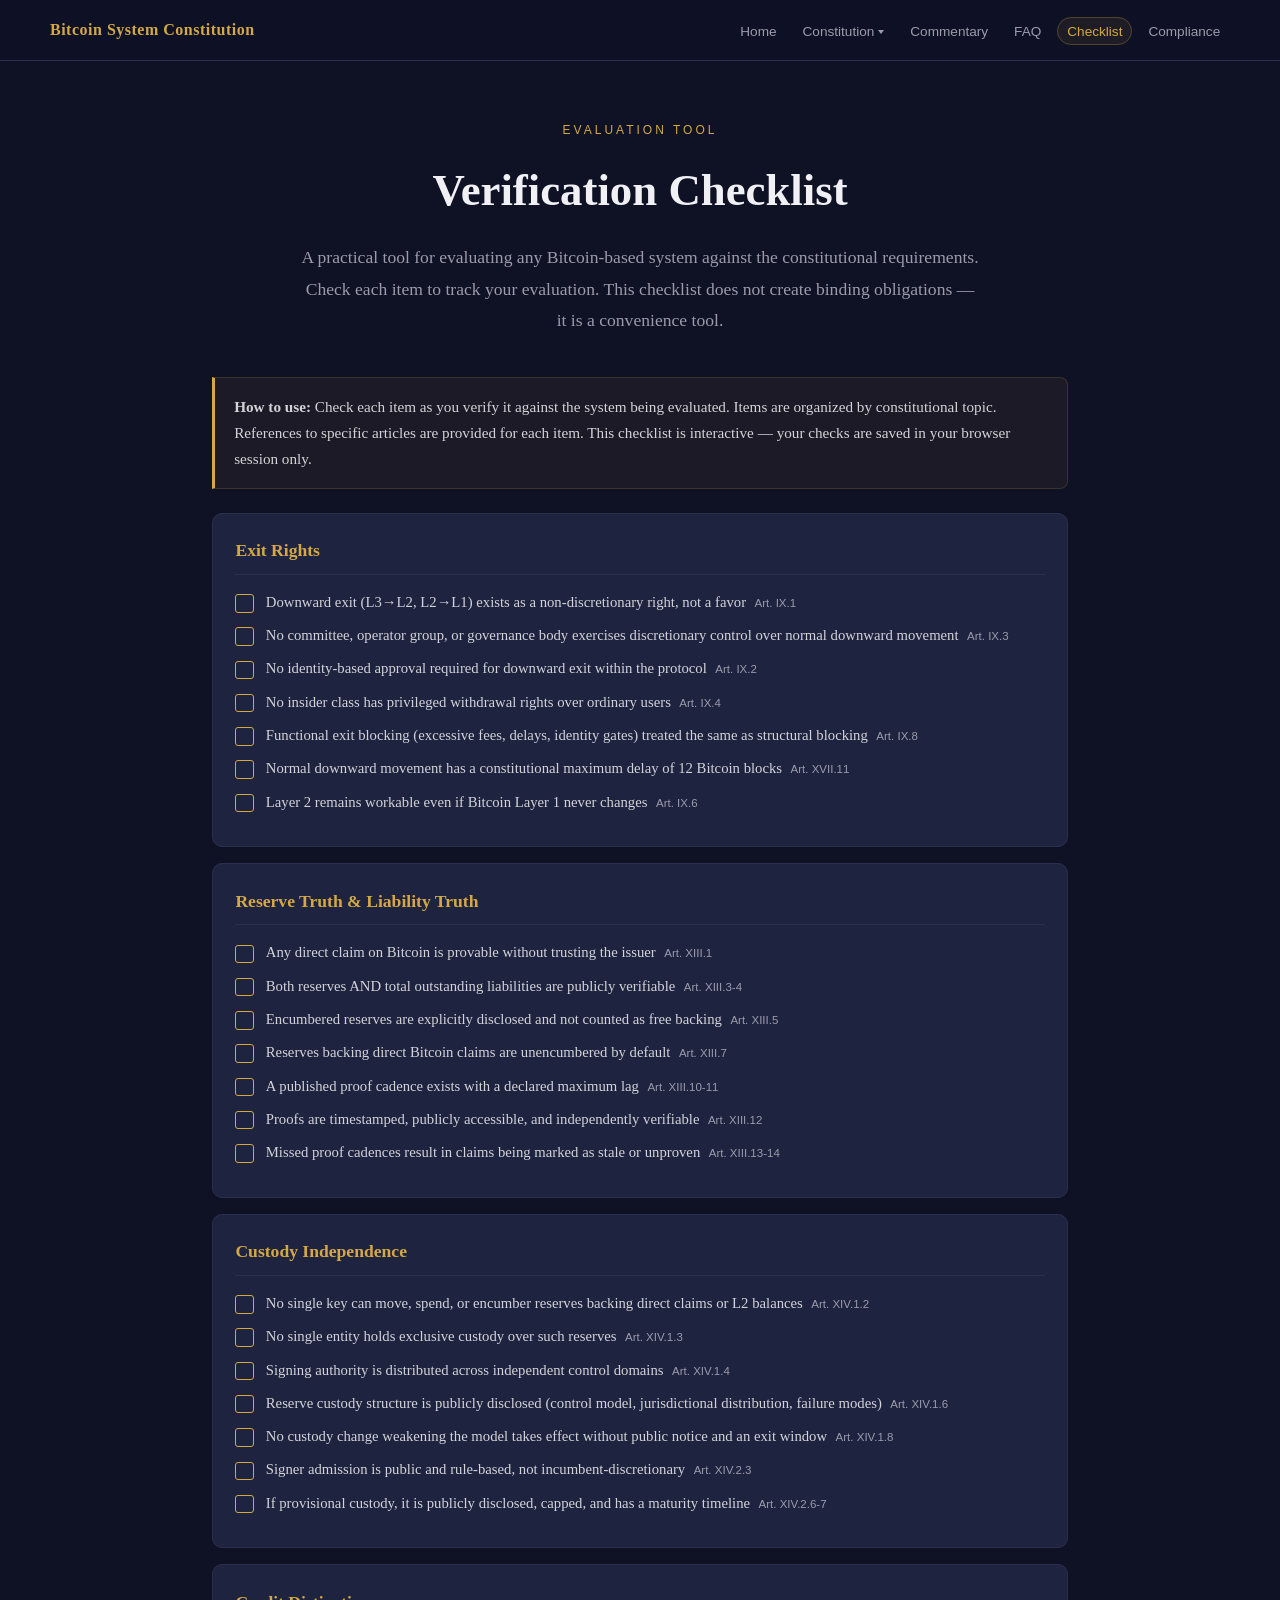
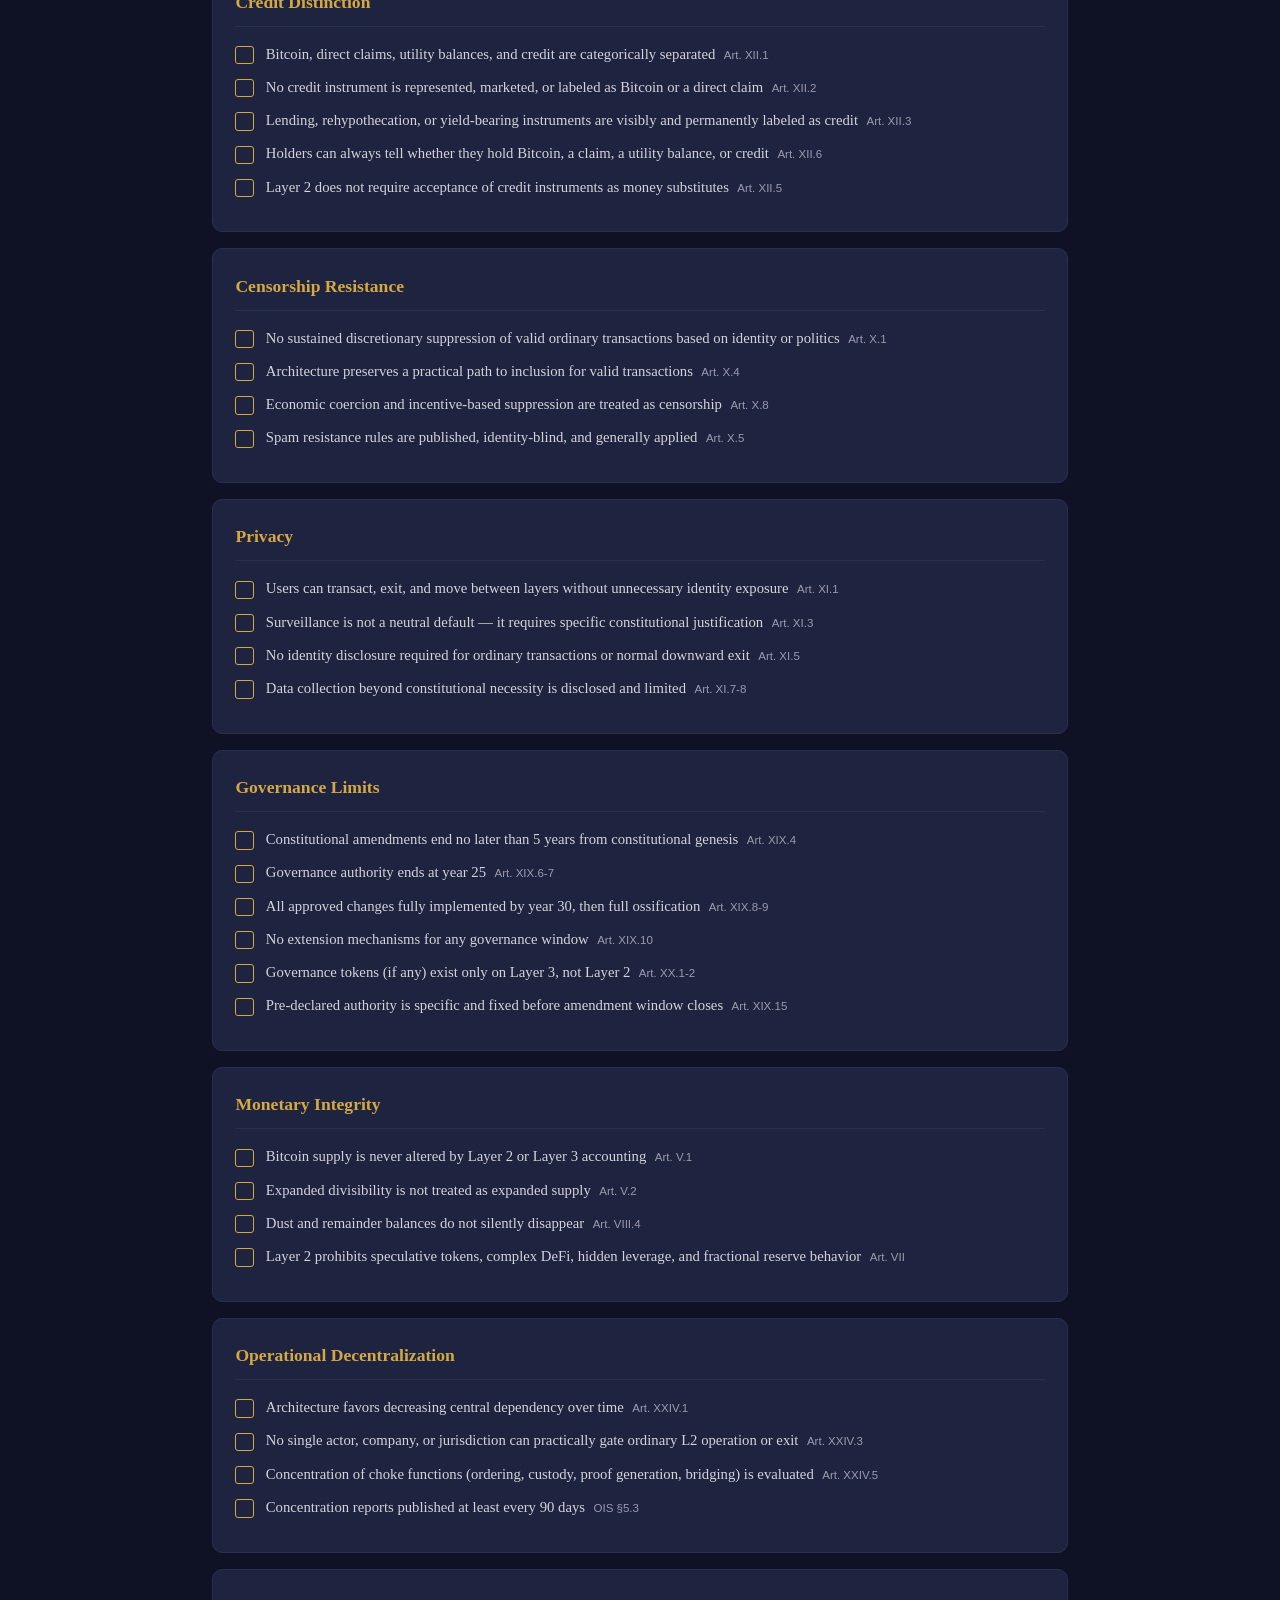
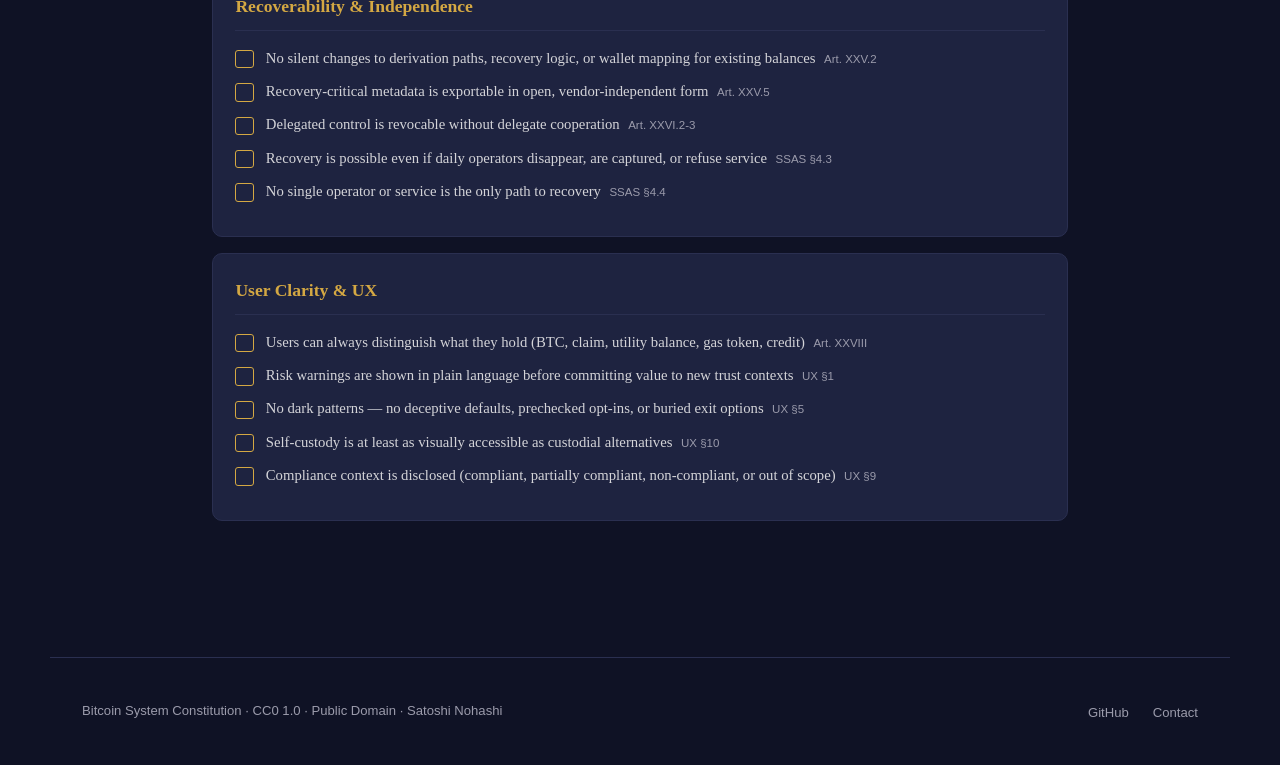
==== checklist.html @ 3fb354d7 "Add full website Complete static site for the Bitcoin System Constitution (V7).  Pages: - index.html" ====
<!DOCTYPE html>
<html lang="en">
<head>
  <meta charset="UTF-8">
  <meta name="viewport" content="width=device-width, initial-scale=1.0">
  <title>Verification Checklist | Bitcoin System Constitution</title>
  <meta name="description" content="A practical checklist for evaluating any Bitcoin-based system against the Bitcoin System Constitution requirements, organized by article and topic.">
  <link rel="icon" href="favicon.ico">
  <link rel="icon" type="image/png" sizes="128x128" href="seal-128.png">
  <link rel="stylesheet" href="styles.css">
</head>
<body class="content-page">
  <nav>
    <div class="nav-inner">
      <a href="index.html" class="nav-brand">Bitcoin System Constitution</a>
      <button class="nav-toggle" type="button" aria-label="Toggle navigation" onclick="document.querySelector('.nav-links').classList.toggle('open')">☰</button>
      <ul class="nav-links">
        <li><a href="index.html">Home</a></li><li class="nav-dropdown"><a href="constitution.html" class="nav-dropdown-trigger">Constitution</a><ul class="nav-submenu"><li><a href="one-pager.html">One-Page Summary</a></li><li><a href="companions.html">Companion Standards</a></li><li><a href="https://github.com/SatNohashi/Bitcoin-System-Constitution" target="_blank" rel="noopener">GitHub</a></li></ul></li><li><a href="commentary.html">Commentary</a></li><li><a href="faq.html">FAQ</a></li><li><a href="checklist.html" class="active">Checklist</a></li><li><a href="compliance.html">Compliance</a></li>
      </ul>
    </div>
  </nav>

  <main class="page-shell">
    <header class="page-hero narrow">
      <p class="eyebrow">Evaluation Tool</p>
      <h1>Verification Checklist</h1>
      <p class="page-intro">A practical tool for evaluating any Bitcoin-based system against the constitutional requirements. Check each item to track your evaluation. This checklist does not create binding obligations — it is a convenience tool.</p>
    </header>

    <section class="section narrow">
<div class="info-box">
      <p><strong>How to use:</strong> Check each item as you verify it against the system being evaluated. Items are organized by constitutional topic. References to specific articles are provided for each item. This checklist is interactive — your checks are saved in your browser session only.</p>
    </div>

    <!-- Exit Rights -->
    <div class="checklist-category">
      <h3>Exit Rights</h3>
      <div class="checklist-item">
        <input type="checkbox" id="c1">
        <label for="c1">Downward exit (L3→L2, L2→L1) exists as a non-discretionary right, not a favor <span class="checklist-ref">Art. IX.1</span></label>
      </div>
      <div class="checklist-item">
        <input type="checkbox" id="c2">
        <label for="c2">No committee, operator group, or governance body exercises discretionary control over normal downward movement <span class="checklist-ref">Art. IX.3</span></label>
      </div>
      <div class="checklist-item">
        <input type="checkbox" id="c3">
        <label for="c3">No identity-based approval required for downward exit within the protocol <span class="checklist-ref">Art. IX.2</span></label>
      </div>
      <div class="checklist-item">
        <input type="checkbox" id="c4">
        <label for="c4">No insider class has privileged withdrawal rights over ordinary users <span class="checklist-ref">Art. IX.4</span></label>
      </div>
      <div class="checklist-item">
        <input type="checkbox" id="c5">
        <label for="c5">Functional exit blocking (excessive fees, delays, identity gates) treated the same as structural blocking <span class="checklist-ref">Art. IX.8</span></label>
      </div>
      <div class="checklist-item">
        <input type="checkbox" id="c6">
        <label for="c6">Normal downward movement has a constitutional maximum delay of 12 Bitcoin blocks <span class="checklist-ref">Art. XVII.11</span></label>
      </div>
      <div class="checklist-item">
        <input type="checkbox" id="c7">
        <label for="c7">Layer 2 remains workable even if Bitcoin Layer 1 never changes <span class="checklist-ref">Art. IX.6</span></label>
      </div>
    </div>

    <!-- Reserve Truth -->
    <div class="checklist-category">
      <h3>Reserve Truth &amp; Liability Truth</h3>
      <div class="checklist-item">
        <input type="checkbox" id="c10">
        <label for="c10">Any direct claim on Bitcoin is provable without trusting the issuer <span class="checklist-ref">Art. XIII.1</span></label>
      </div>
      <div class="checklist-item">
        <input type="checkbox" id="c11">
        <label for="c11">Both reserves AND total outstanding liabilities are publicly verifiable <span class="checklist-ref">Art. XIII.3-4</span></label>
      </div>
      <div class="checklist-item">
        <input type="checkbox" id="c12">
        <label for="c12">Encumbered reserves are explicitly disclosed and not counted as free backing <span class="checklist-ref">Art. XIII.5</span></label>
      </div>
      <div class="checklist-item">
        <input type="checkbox" id="c13">
        <label for="c13">Reserves backing direct Bitcoin claims are unencumbered by default <span class="checklist-ref">Art. XIII.7</span></label>
      </div>
      <div class="checklist-item">
        <input type="checkbox" id="c14">
        <label for="c14">A published proof cadence exists with a declared maximum lag <span class="checklist-ref">Art. XIII.10-11</span></label>
      </div>
      <div class="checklist-item">
        <input type="checkbox" id="c15">
        <label for="c15">Proofs are timestamped, publicly accessible, and independently verifiable <span class="checklist-ref">Art. XIII.12</span></label>
      </div>
      <div class="checklist-item">
        <input type="checkbox" id="c16">
        <label for="c16">Missed proof cadences result in claims being marked as stale or unproven <span class="checklist-ref">Art. XIII.13-14</span></label>
      </div>
    </div>

    <!-- Custody -->
    <div class="checklist-category">
      <h3>Custody Independence</h3>
      <div class="checklist-item">
        <input type="checkbox" id="c20">
        <label for="c20">No single key can move, spend, or encumber reserves backing direct claims or L2 balances <span class="checklist-ref">Art. XIV.1.2</span></label>
      </div>
      <div class="checklist-item">
        <input type="checkbox" id="c21">
        <label for="c21">No single entity holds exclusive custody over such reserves <span class="checklist-ref">Art. XIV.1.3</span></label>
      </div>
      <div class="checklist-item">
        <input type="checkbox" id="c22">
        <label for="c22">Signing authority is distributed across independent control domains <span class="checklist-ref">Art. XIV.1.4</span></label>
      </div>
      <div class="checklist-item">
        <input type="checkbox" id="c23">
        <label for="c23">Reserve custody structure is publicly disclosed (control model, jurisdictional distribution, failure modes) <span class="checklist-ref">Art. XIV.1.6</span></label>
      </div>
      <div class="checklist-item">
        <input type="checkbox" id="c24">
        <label for="c24">No custody change weakening the model takes effect without public notice and an exit window <span class="checklist-ref">Art. XIV.1.8</span></label>
      </div>
      <div class="checklist-item">
        <input type="checkbox" id="c25">
        <label for="c25">Signer admission is public and rule-based, not incumbent-discretionary <span class="checklist-ref">Art. XIV.2.3</span></label>
      </div>
      <div class="checklist-item">
        <input type="checkbox" id="c26">
        <label for="c26">If provisional custody, it is publicly disclosed, capped, and has a maturity timeline <span class="checklist-ref">Art. XIV.2.6-7</span></label>
      </div>
    </div>

    <!-- Credit Distinction -->
    <div class="checklist-category">
      <h3>Credit Distinction</h3>
      <div class="checklist-item">
        <input type="checkbox" id="c30">
        <label for="c30">Bitcoin, direct claims, utility balances, and credit are categorically separated <span class="checklist-ref">Art. XII.1</span></label>
      </div>
      <div class="checklist-item">
        <input type="checkbox" id="c31">
        <label for="c31">No credit instrument is represented, marketed, or labeled as Bitcoin or a direct claim <span class="checklist-ref">Art. XII.2</span></label>
      </div>
      <div class="checklist-item">
        <input type="checkbox" id="c32">
        <label for="c32">Lending, rehypothecation, or yield-bearing instruments are visibly and permanently labeled as credit <span class="checklist-ref">Art. XII.3</span></label>
      </div>
      <div class="checklist-item">
        <input type="checkbox" id="c33">
        <label for="c33">Holders can always tell whether they hold Bitcoin, a claim, a utility balance, or credit <span class="checklist-ref">Art. XII.6</span></label>
      </div>
      <div class="checklist-item">
        <input type="checkbox" id="c34">
        <label for="c34">Layer 2 does not require acceptance of credit instruments as money substitutes <span class="checklist-ref">Art. XII.5</span></label>
      </div>
    </div>

    <!-- Censorship Resistance -->
    <div class="checklist-category">
      <h3>Censorship Resistance</h3>
      <div class="checklist-item">
        <input type="checkbox" id="c40">
        <label for="c40">No sustained discretionary suppression of valid ordinary transactions based on identity or politics <span class="checklist-ref">Art. X.1</span></label>
      </div>
      <div class="checklist-item">
        <input type="checkbox" id="c41">
        <label for="c41">Architecture preserves a practical path to inclusion for valid transactions <span class="checklist-ref">Art. X.4</span></label>
      </div>
      <div class="checklist-item">
        <input type="checkbox" id="c42">
        <label for="c42">Economic coercion and incentive-based suppression are treated as censorship <span class="checklist-ref">Art. X.8</span></label>
      </div>
      <div class="checklist-item">
        <input type="checkbox" id="c43">
        <label for="c43">Spam resistance rules are published, identity-blind, and generally applied <span class="checklist-ref">Art. X.5</span></label>
      </div>
    </div>

    <!-- Privacy -->
    <div class="checklist-category">
      <h3>Privacy</h3>
      <div class="checklist-item">
        <input type="checkbox" id="c50">
        <label for="c50">Users can transact, exit, and move between layers without unnecessary identity exposure <span class="checklist-ref">Art. XI.1</span></label>
      </div>
      <div class="checklist-item">
        <input type="checkbox" id="c51">
        <label for="c51">Surveillance is not a neutral default — it requires specific constitutional justification <span class="checklist-ref">Art. XI.3</span></label>
      </div>
      <div class="checklist-item">
        <input type="checkbox" id="c52">
        <label for="c52">No identity disclosure required for ordinary transactions or normal downward exit <span class="checklist-ref">Art. XI.5</span></label>
      </div>
      <div class="checklist-item">
        <input type="checkbox" id="c53">
        <label for="c53">Data collection beyond constitutional necessity is disclosed and limited <span class="checklist-ref">Art. XI.7-8</span></label>
      </div>
    </div>

    <!-- Governance Limits -->
    <div class="checklist-category">
      <h3>Governance Limits</h3>
      <div class="checklist-item">
        <input type="checkbox" id="c60">
        <label for="c60">Constitutional amendments end no later than 5 years from constitutional genesis <span class="checklist-ref">Art. XIX.4</span></label>
      </div>
      <div class="checklist-item">
        <input type="checkbox" id="c61">
        <label for="c61">Governance authority ends at year 25 <span class="checklist-ref">Art. XIX.6-7</span></label>
      </div>
      <div class="checklist-item">
        <input type="checkbox" id="c62">
        <label for="c62">All approved changes fully implemented by year 30, then full ossification <span class="checklist-ref">Art. XIX.8-9</span></label>
      </div>
      <div class="checklist-item">
        <input type="checkbox" id="c63">
        <label for="c63">No extension mechanisms for any governance window <span class="checklist-ref">Art. XIX.10</span></label>
      </div>
      <div class="checklist-item">
        <input type="checkbox" id="c64">
        <label for="c64">Governance tokens (if any) exist only on Layer 3, not Layer 2 <span class="checklist-ref">Art. XX.1-2</span></label>
      </div>
      <div class="checklist-item">
        <input type="checkbox" id="c65">
        <label for="c65">Pre-declared authority is specific and fixed before amendment window closes <span class="checklist-ref">Art. XIX.15</span></label>
      </div>
    </div>

    <!-- Monetary Integrity -->
    <div class="checklist-category">
      <h3>Monetary Integrity</h3>
      <div class="checklist-item">
        <input type="checkbox" id="c70">
        <label for="c70">Bitcoin supply is never altered by Layer 2 or Layer 3 accounting <span class="checklist-ref">Art. V.1</span></label>
      </div>
      <div class="checklist-item">
        <input type="checkbox" id="c71">
        <label for="c71">Expanded divisibility is not treated as expanded supply <span class="checklist-ref">Art. V.2</span></label>
      </div>
      <div class="checklist-item">
        <input type="checkbox" id="c72">
        <label for="c72">Dust and remainder balances do not silently disappear <span class="checklist-ref">Art. VIII.4</span></label>
      </div>
      <div class="checklist-item">
        <input type="checkbox" id="c73">
        <label for="c73">Layer 2 prohibits speculative tokens, complex DeFi, hidden leverage, and fractional reserve behavior <span class="checklist-ref">Art. VII</span></label>
      </div>
    </div>

    <!-- Decentralization -->
    <div class="checklist-category">
      <h3>Operational Decentralization</h3>
      <div class="checklist-item">
        <input type="checkbox" id="c80">
        <label for="c80">Architecture favors decreasing central dependency over time <span class="checklist-ref">Art. XXIV.1</span></label>
      </div>
      <div class="checklist-item">
        <input type="checkbox" id="c81">
        <label for="c81">No single actor, company, or jurisdiction can practically gate ordinary L2 operation or exit <span class="checklist-ref">Art. XXIV.3</span></label>
      </div>
      <div class="checklist-item">
        <input type="checkbox" id="c82">
        <label for="c82">Concentration of choke functions (ordering, custody, proof generation, bridging) is evaluated <span class="checklist-ref">Art. XXIV.5</span></label>
      </div>
      <div class="checklist-item">
        <input type="checkbox" id="c83">
        <label for="c83">Concentration reports published at least every 90 days <span class="checklist-ref">OIS §5.3</span></label>
      </div>
    </div>

    <!-- Recoverability -->
    <div class="checklist-category">
      <h3>Recoverability &amp; Independence</h3>
      <div class="checklist-item">
        <input type="checkbox" id="c90">
        <label for="c90">No silent changes to derivation paths, recovery logic, or wallet mapping for existing balances <span class="checklist-ref">Art. XXV.2</span></label>
      </div>
      <div class="checklist-item">
        <input type="checkbox" id="c91">
        <label for="c91">Recovery-critical metadata is exportable in open, vendor-independent form <span class="checklist-ref">Art. XXV.5</span></label>
      </div>
      <div class="checklist-item">
        <input type="checkbox" id="c92">
        <label for="c92">Delegated control is revocable without delegate cooperation <span class="checklist-ref">Art. XXVI.2-3</span></label>
      </div>
      <div class="checklist-item">
        <input type="checkbox" id="c93">
        <label for="c93">Recovery is possible even if daily operators disappear, are captured, or refuse service <span class="checklist-ref">SSAS §4.3</span></label>
      </div>
      <div class="checklist-item">
        <input type="checkbox" id="c94">
        <label for="c94">No single operator or service is the only path to recovery <span class="checklist-ref">SSAS §4.4</span></label>
      </div>
    </div>

    <!-- User Clarity -->
    <div class="checklist-category">
      <h3>User Clarity &amp; UX</h3>
      <div class="checklist-item">
        <input type="checkbox" id="c100">
        <label for="c100">Users can always distinguish what they hold (BTC, claim, utility balance, gas token, credit) <span class="checklist-ref">Art. XXVIII</span></label>
      </div>
      <div class="checklist-item">
        <input type="checkbox" id="c101">
        <label for="c101">Risk warnings are shown in plain language before committing value to new trust contexts <span class="checklist-ref">UX §1</span></label>
      </div>
      <div class="checklist-item">
        <input type="checkbox" id="c102">
        <label for="c102">No dark patterns — no deceptive defaults, prechecked opt-ins, or buried exit options <span class="checklist-ref">UX §5</span></label>
      </div>
      <div class="checklist-item">
        <input type="checkbox" id="c103">
        <label for="c103">Self-custody is at least as visually accessible as custodial alternatives <span class="checklist-ref">UX §10</span></label>
      </div>
      <div class="checklist-item">
        <input type="checkbox" id="c104">
        <label for="c104">Compliance context is disclosed (compliant, partially compliant, non-compliant, or out of scope) <span class="checklist-ref">UX §9</span></label>
      </div>
    </div>


    </section>
  </main>

  <footer>
    <div class="footer-left">Bitcoin System Constitution · CC0 1.0 · Public Domain · Satoshi Nohashi</div>
    <ul class="footer-links">
      <li><a href="https://github.com/SatNohashi/Bitcoin-System-Constitution" target="_blank" rel="noopener">GitHub</a></li>
      <li><a href="mailto:satoshinohashi@proton.me">Contact</a></li>
    </ul>
  </footer>
</body>
</html>
---- styles.css ----
:root {
  --navy: #1a1f3a;
  --dark: #0f1225;
  --gold: #d4a843;
  --gold-dim: #b8923a;
  --text: #d4d4d8;
  --text-muted: #9b9bab;
  --card-bg: #1e2340;
  --card-border: #2a2f50;
  --white: #f0f0f5;
  --shadow: 0 20px 40px rgba(0, 0, 0, 0.22);
}

* { margin: 0; padding: 0; box-sizing: border-box; }

html { scroll-behavior: smooth; }

body {
  font-family: Georgia, "Times New Roman", serif;
  background: var(--dark);
  color: var(--text);
  line-height: 1.7;
  min-height: 100vh;
}

a { color: var(--gold); }

a:hover { color: var(--gold-dim); }

img { max-width: 100%; display: block; }

nav {
  position: fixed;
  top: 0;
  width: 100%;
  background: rgba(15, 18, 37, 0.95);
  backdrop-filter: blur(10px);
  border-bottom: 1px solid var(--card-border);
  z-index: 100;
  padding: 0 2rem;
}

.nav-inner {
  max-width: 1180px;
  margin: 0 auto;
  display: flex;
  align-items: center;
  justify-content: space-between;
  gap: 1rem;
  height: 60px;
}

.nav-brand {
  font-size: 1rem;
  font-weight: 700;
  color: var(--gold);
  text-decoration: none;
  letter-spacing: 0.5px;
  white-space: nowrap;
  flex-shrink: 0;
}

.nav-links {
  display: flex;
  gap: 0.4rem;
  list-style: none;
  align-items: center;
  flex-wrap: nowrap;
}

.nav-links a {
  color: var(--text-muted);
  text-decoration: none;
  font-size: 0.85rem;
  font-family: "Helvetica Neue", Arial, sans-serif;
  transition: color 0.2s, border-color 0.2s, background 0.2s;
  padding: 0.35rem 0.55rem;
  border-radius: 999px;
  border: 1px solid transparent;
  white-space: nowrap;
}

.nav-links a:hover,
.nav-links a.active {
  color: var(--gold);
  border-color: rgba(212, 168, 67, 0.28);
  background: rgba(212, 168, 67, 0.08);
}

/* Dropdown */
.nav-dropdown {
  position: relative;
}

.nav-dropdown-trigger {
  cursor: pointer;
}

.nav-dropdown-trigger::after {
  content: "";
  display: inline-block;
  width: 0;
  height: 0;
  border-left: 3.5px solid transparent;
  border-right: 3.5px solid transparent;
  border-top: 4px solid var(--text-muted);
  margin-left: 4px;
  vertical-align: middle;
  transition: border-color 0.2s;
}

.nav-dropdown:hover .nav-dropdown-trigger::after,
.nav-dropdown-trigger.active::after {
  border-top-color: var(--gold);
}

.nav-submenu {
  display: none;
  position: absolute;
  top: 100%;
  left: 50%;
  transform: translateX(-50%);
  background: rgba(15, 18, 37, 0.98);
  border: 1px solid var(--card-border);
  border-radius: 0 0 8px 8px;
  padding: 0.5rem 0;
  min-width: 210px;
  list-style: none;
  z-index: 200;
  box-shadow: 0 12px 32px rgba(0, 0, 0, 0.4);
}

/* Invisible bridge so mouse can travel from trigger to submenu */
.nav-dropdown::after {
  content: "";
  position: absolute;
  top: 100%;
  left: 0;
  right: 0;
  height: 4px;
  display: none;
}

.nav-dropdown:hover::after {
  display: block;
}

.nav-dropdown:hover .nav-submenu {
  display: block;
}

.nav-submenu a.active {
  color: var(--gold) !important;
  background: rgba(212, 168, 67, 0.08) !important;
}

.nav-submenu li {
  padding: 0;
}

.nav-submenu a {
  display: block;
  padding: 0.55rem 1rem !important;
  border-radius: 0 !important;
  border: none !important;
  font-size: 0.85rem;
}

.nav-submenu a:hover {
  background: rgba(212, 168, 67, 0.1) !important;
  border: none !important;
}

.nav-toggle {
  display: none;
  background: none;
  border: none;
  color: var(--text);
  font-size: 1.5rem;
  cursor: pointer;
}

.hero {
  padding: 140px 2rem 80px;
  text-align: center;
  max-width: 820px;
  margin: 0 auto;
}

.hero-seal {
  width: 48px;
  height: 48px;
  margin: 0 auto 1.5rem;
}

.hero-label,
.eyebrow {
  font-family: "Helvetica Neue", Arial, sans-serif;
  font-size: 0.75rem;
  text-transform: uppercase;
  letter-spacing: 3px;
  color: var(--gold);
  margin-bottom: 1.5rem;
}

.hero h1,
.page-hero h1 {
  font-size: 2.8rem;
  color: var(--white);
  font-weight: 700;
  line-height: 1.2;
  margin-bottom: 1.5rem;
}

.hero-sub,
.page-intro {
  font-size: 1.1rem;
  color: var(--text-muted);
  max-width: 680px;
  margin: 0 auto 2.5rem;
  line-height: 1.8;
}

.hero-cta,
.button-link {
  display: inline-block;
  padding: 14px 36px;
  background: var(--gold);
  color: var(--dark);
  text-decoration: none;
  font-family: "Helvetica Neue", Arial, sans-serif;
  font-weight: 600;
  font-size: 0.9rem;
  border-radius: 4px;
  transition: background 0.2s, transform 0.2s;
}

.hero-cta:hover,
.button-link:hover {
  background: var(--gold-dim);
  color: var(--dark);
  transform: translateY(-1px);
}

.divider {
  width: 60px;
  height: 2px;
  background: var(--gold);
  margin: 0 auto;
  opacity: 0.5;
}

.section,
.page-shell {
  max-width: 1180px;
  margin: 0 auto;
  padding: 60px 2rem;
}

.section.narrow,
.narrow-page { max-width: 920px; }

.section h2,
.content-card h2,
.checklist-group h2,
.table-card h2,
.empty-state h2 {
  font-size: 1.6rem;
  color: var(--white);
  margin-bottom: 1rem;
}

.section p,
.content-card p,
.empty-state p,
.table-card p {
  font-size: 1.02rem;
  color: var(--text);
  margin-bottom: 1.2rem;
}

.layers {
  max-width: 920px;
  margin: 0 auto;
  padding: 40px 2rem 60px;
  display: grid;
  grid-template-columns: repeat(3, 1fr);
  gap: 1.5rem;
}

.layer-card,
.content-card,
.table-card,
.empty-state,
.toc-card,
.checklist-group,
.explore-card,
.article-block {
  background: var(--card-bg);
  border: 1px solid var(--card-border);
  border-radius: 10px;
  box-shadow: var(--shadow);
}

.layer-card {
  padding: 2rem 1.5rem;
}

.layer-card .layer-num {
  font-family: "Helvetica Neue", Arial, sans-serif;
  font-size: 0.7rem;
  text-transform: uppercase;
  letter-spacing: 2px;
  color: var(--gold);
  margin-bottom: 0.75rem;
}

.layer-card h3,
.explore-card h3,
.checklist-group h2,
.accordion-item summary span:first-child {
  font-size: 1.15rem;
  color: var(--white);
  margin-bottom: 0.75rem;
}

.layer-card p,
.explore-card p,
.checklist-group p,
.accordion-body p {
  font-size: 0.92rem;
  color: var(--text-muted);
  line-height: 1.6;
}

.principles {
  max-width: 780px;
  margin: 0 auto;
  padding: 60px 2rem;
}

.principles h2,
.explore h2 { text-align: center; margin-bottom: 2rem; }

.principle {
  margin-bottom: 1.5rem;
  padding-left: 1rem;
  border-left: 2px solid var(--card-border);
}

.principle strong {
  color: var(--gold);
  font-size: 1rem;
}

.principle p {
  font-size: 0.95rem;
  color: var(--text);
  margin-top: 0.3rem;
}

.explore {
  max-width: 940px;
  margin: 0 auto;
  padding: 60px 2rem;
}

.explore .subtitle {
  text-align: center;
  color: var(--text-muted);
  font-size: 0.95rem;
  margin-bottom: 2.5rem;
}

.explore-grid {
  display: grid;
  grid-template-columns: repeat(2, 1fr);
  gap: 1.2rem;
}

.explore-card {
  display: block;
  padding: 1.5rem;
  text-decoration: none;
  transition: border-color 0.2s, transform 0.15s;
}

.explore-card:hover {
  border-color: var(--gold);
  transform: translateY(-2px);
}

.card-icon {
  width: 28px;
  height: 28px;
  margin-bottom: 0.95rem;
}

.card-icon svg {
  width: 100%;
  height: 100%;
  fill: none;
  stroke: var(--gold);
  stroke-width: 1.8;
  stroke-linecap: round;
  stroke-linejoin: round;
}

.page-shell { padding-top: 120px; }
.page-hero.narrow { max-width: 820px; margin: 0 auto 2rem; text-align: center; }

.content-layout {
  display: grid;
  grid-template-columns: 280px minmax(0, 1fr);
  gap: 1.5rem;
  align-items: start;
}

.toc-card { padding: 1rem; }
.toc-sticky { position: sticky; top: 88px; }
.toc-label {
  font-family: "Helvetica Neue", Arial, sans-serif;
  text-transform: uppercase;
  letter-spacing: 2px;
  font-size: 0.72rem;
  color: var(--gold);
  margin-bottom: 0.9rem;
}

.toc-list {
  padding-left: 1.1rem;
  display: grid;
  gap: 0.55rem;
}

.toc-list a {
  color: var(--text-muted);
  text-decoration: none;
  font-size: 0.92rem;
}

.toc-list a:hover { color: var(--gold); }

.content-card { padding: 2rem; }
.stack-lg > * + * { margin-top: 1.1rem; }

.prose h1,
.prose h2,
.prose h3,
.prose h4 {
  color: var(--white);
  line-height: 1.3;
  margin: 1.5rem 0 0.8rem;
}

.prose h1 { font-size: 2.2rem; margin-top: 0; }
.prose h2 { font-size: 1.55rem; }
.prose h3 { font-size: 1.15rem; }
.prose h4 { font-size: 1rem; }

.article-block {
  padding: 1.6rem;
  margin-top: 1.5rem;
  scroll-margin-top: 80px;
}

.article-block:first-of-type { margin-top: 0; }

.prose p,
.prose li,
.prose dd,
.prose dt,
.prose blockquote,
.prose th,
.prose td { color: var(--text); }

.prose p,
.prose ul,
.prose ol,
.prose dl,
.prose blockquote,
.prose pre,
.prose table,
.prose hr { margin: 0 0 1rem; }

.prose ul,
.prose ol { padding-left: 1.4rem; }
.prose li + li { margin-top: 0.35rem; }

.prose code {
  background: rgba(212, 212, 216, 0.08);
  border: 1px solid rgba(212, 212, 216, 0.1);
  border-radius: 4px;
  padding: 0.1rem 0.35rem;
  font-size: 0.92em;
}

.prose pre {
  padding: 1rem;
  overflow-x: auto;
  background: rgba(15, 18, 37, 0.85);
  border: 1px solid var(--card-border);
  border-radius: 8px;
}

.prose pre code { background: none; border: none; padding: 0; }

.prose hr {
  border: none;
  border-top: 1px solid var(--card-border);
}

.prose blockquote {
  border-left: 3px solid var(--gold);
  padding: 0.85rem 1rem;
  background: rgba(212, 168, 67, 0.06);
  border-radius: 0 8px 8px 0;
}

.definition-list {
  display: grid;
  gap: 0.9rem;
}

.definition-item {
  display: grid;
  grid-template-columns: minmax(220px, 280px) 1fr;
  gap: 1rem;
  padding: 0.9rem 1rem;
  background: rgba(15, 18, 37, 0.45);
  border: 1px solid rgba(212, 168, 67, 0.12);
  border-radius: 8px;
}

.definition-item dt {
  color: var(--gold);
  font-weight: 700;
}

.definition-item dd { margin: 0; }

.accordion-item {
  border: 1px solid var(--card-border);
  border-radius: 10px;
  overflow: hidden;
  background: rgba(15, 18, 37, 0.45);
}

.accordion-item summary {
  list-style: none;
  cursor: pointer;
  padding: 1.1rem 1.2rem;
  display: flex;
  align-items: center;
  justify-content: space-between;
  gap: 1rem;
  font-family: "Helvetica Neue", Arial, sans-serif;
}

.accordion-item summary::-webkit-details-marker { display: none; }
.accordion-item[open] summary { border-bottom: 1px solid var(--card-border); }
.accordion-hint {
  font-size: 0.82rem;
  color: var(--text-muted);
  text-transform: uppercase;
  letter-spacing: 1px;
}

.accordion-body { padding: 1.2rem; }

.article-skeleton {
  display: grid;
  gap: 0.9rem;
  list-style: none;
}

.article-skeleton li {
  padding: 1rem 1.1rem;
  border: 1px solid var(--card-border);
  border-radius: 8px;
  background: rgba(15, 18, 37, 0.45);
}

.article-skeleton strong {
  display: block;
  color: var(--white);
  margin-bottom: 0.35rem;
}

.article-skeleton span { color: var(--text-muted); }

.checklist-grid {
  display: grid;
  grid-template-columns: repeat(2, minmax(0, 1fr));
  gap: 1.2rem;
}

.checklist-group { padding: 1.4rem; }
.checklist-items { display: grid; gap: 0.75rem; margin-top: 1rem; }

.checkbox-item {
  display: grid;
  grid-template-columns: 1.35rem 1fr;
  gap: 0.8rem;
  align-items: start;
}

.checkbox-item input {
  appearance: none;
  width: 1.15rem;
  height: 1.15rem;
  border: 1.5px solid var(--gold);
  border-radius: 3px;
  background: transparent;
  margin-top: 0.2rem;
  position: relative;
}

.checkbox-item input:checked::after {
  content: "";
  position: absolute;
  left: 0.25rem;
  top: 0.02rem;
  width: 0.35rem;
  height: 0.7rem;
  border: solid var(--gold);
  border-width: 0 2px 2px 0;
  transform: rotate(45deg);
}

.checkbox-item label {
  color: var(--text);
  cursor: pointer;
}

.table-wrap { overflow-x: auto; }

table {
  width: 100%;
  border-collapse: collapse;
  min-width: 720px;
}

th,
td {
  text-align: left;
  padding: 0.95rem 1rem;
  border-bottom: 1px solid var(--card-border);
}

th {
  font-family: "Helvetica Neue", Arial, sans-serif;
  color: var(--white);
  font-size: 0.85rem;
  letter-spacing: 0.02em;
}

td { color: var(--text-muted); }

.empty-state {
  margin-top: 1.5rem;
  padding: 1.5rem;
  text-align: center;
}

footer {
  max-width: 1180px;
  margin: 0 auto;
  padding: 40px 2rem;
  border-top: 1px solid var(--card-border);
  display: flex;
  justify-content: space-between;
  align-items: center;
  flex-wrap: wrap;
  gap: 1rem;
}

.footer-left,
.footer-links a {
  font-size: 0.82rem;
  color: var(--text-muted);
  font-family: "Helvetica Neue", Arial, sans-serif;
  text-decoration: none;
}

.footer-links {
  display: flex;
  gap: 1.5rem;
  list-style: none;
}

.footer-links a:hover { color: var(--gold); }

/* Checkbox accordion (companions, FAQ) */
.accordion {
  border: 1px solid var(--card-border);
  border-radius: 10px;
  overflow: hidden;
  background: rgba(15, 18, 37, 0.45);
  margin-bottom: 0.75rem;
}

.accordion-toggle {
  display: none;
}

.accordion-label {
  display: block;
  cursor: pointer;
  padding: 1.1rem 1.2rem;
  font-family: "Helvetica Neue", Arial, sans-serif;
  font-size: 1.05rem;
  color: var(--white);
  transition: color 0.2s;
  position: relative;
  padding-right: 2.5rem;
}

.accordion-label::after {
  content: "+";
  position: absolute;
  right: 1.2rem;
  top: 1.1rem;
  color: var(--gold);
  font-size: 1.3rem;
  font-weight: 300;
  transition: transform 0.2s;
}

.accordion-toggle:checked + .accordion-label::after {
  content: "−";
}

.accordion-label:hover {
  color: var(--gold);
}

.companion-desc {
  display: block;
  font-size: 0.85rem;
  color: var(--text-muted);
  margin-top: 0.3rem;
  font-family: Georgia, "Times New Roman", serif;
}

.accordion-body {
  max-height: 0;
  overflow: hidden;
  transition: max-height 0.3s ease;
}

.accordion-toggle:checked ~ .accordion-body {
  max-height: none;
  border-top: 1px solid var(--card-border);
}

.accordion-inner {
  padding: 1.2rem;
}

.accordion-inner h3 {
  color: var(--white);
  font-size: 1.15rem;
  margin: 1.5rem 0 0.8rem;
}

.accordion-inner h3:first-child {
  margin-top: 0;
}

.accordion-inner h4 {
  color: var(--white);
  font-size: 1rem;
  margin: 1.2rem 0 0.6rem;
}

.accordion-inner p {
  color: var(--text);
  margin-bottom: 1rem;
  font-size: 0.95rem;
}

.accordion-inner ul,
.accordion-inner ol {
  padding-left: 1.4rem;
  margin-bottom: 1rem;
  color: var(--text);
}

.accordion-inner li {
  margin-bottom: 0.35rem;
  font-size: 0.95rem;
}

.accordion-inner table {
  margin: 1rem 0;
}

/* Info box */
.info-box {
  background: rgba(212, 168, 67, 0.06);
  border: 1px solid rgba(212, 168, 67, 0.18);
  border-left: 3px solid var(--gold);
  border-radius: 0 8px 8px 0;
  padding: 1rem 1.2rem;
  margin-bottom: 1.5rem;
}

.info-box p {
  font-size: 0.95rem;
  color: var(--text);
  margin: 0;
}

/* Status badges */
.status-badge {
  display: inline-block;
  font-family: "Helvetica Neue", Arial, sans-serif;
  font-size: 0.72rem;
  text-transform: uppercase;
  letter-spacing: 1.5px;
  padding: 0.25rem 0.75rem;
  border-radius: 999px;
  border: 1px solid rgba(212, 168, 67, 0.3);
  color: var(--gold);
}

.status-badge.coming {
  border-color: rgba(100, 149, 237, 0.3);
  color: #6495ed;
}

.status-badge.draft {
  border-color: rgba(212, 168, 67, 0.3);
  color: var(--gold);
}

/* Commentary items */
.commentary-item {
  padding: 1rem 1.2rem;
  border: 1px solid var(--card-border);
  border-radius: 8px;
  background: rgba(15, 18, 37, 0.45);
  margin-bottom: 0.75rem;
}

.commentary-item h3 {
  color: var(--white);
  font-size: 1.05rem;
  margin-bottom: 0.5rem;
}

.commentary-item p {
  color: var(--text-muted);
  font-size: 0.92rem;
  margin: 0;
  font-style: italic;
}

/* Checklist */
.checklist-category {
  background: var(--card-bg);
  border: 1px solid var(--card-border);
  border-radius: 10px;
  padding: 1.4rem;
  margin-bottom: 1rem;
}

.checklist-category h3 {
  color: var(--gold);
  font-size: 1.1rem;
  margin-bottom: 1rem;
  padding-bottom: 0.5rem;
  border-bottom: 1px solid var(--card-border);
}

.checklist-item {
  display: flex;
  align-items: flex-start;
  gap: 0.75rem;
  margin-bottom: 0.7rem;
}

.checklist-item input[type="checkbox"] {
  appearance: none;
  -webkit-appearance: none;
  width: 1.15rem;
  height: 1.15rem;
  min-width: 1.15rem;
  border: 1.5px solid var(--gold);
  border-radius: 3px;
  background: transparent;
  margin-top: 0.2rem;
  cursor: pointer;
  position: relative;
}

.checklist-item input[type="checkbox"]:checked::after {
  content: "";
  position: absolute;
  left: 0.25rem;
  top: 0.02rem;
  width: 0.35rem;
  height: 0.7rem;
  border: solid var(--gold);
  border-width: 0 2px 2px 0;
  transform: rotate(45deg);
}

.checklist-item label {
  color: var(--text);
  font-size: 0.92rem;
  cursor: pointer;
  line-height: 1.5;
}

.checklist-ref {
  display: inline-block;
  font-family: "Helvetica Neue", Arial, sans-serif;
  font-size: 0.72rem;
  color: var(--text-muted);
  margin-left: 0.3rem;
  white-space: nowrap;
}

/* Content section override for sub-pages */
.content-page .section {
  padding-top: 0;
}

.content-page .section h2 {
  font-size: 1.4rem;
  color: var(--gold);
  margin: 2rem 0 1rem;
  padding-bottom: 0.5rem;
  border-bottom: 1px solid var(--card-border);
}

.content-page .section h2:first-child {
  margin-top: 0;
}

@media (max-width: 980px) {
  .content-layout,
  .checklist-grid { grid-template-columns: 1fr; }
  .toc-sticky { position: static; }
}

@media (max-width: 1050px) {
  .nav-links { display: none; }
  .nav-toggle { display: block; }
  .nav-links.open {
    display: flex;
    flex-direction: column;
    position: absolute;
    top: 60px;
    left: 0;
    right: 0;
    background: rgba(15, 18, 37, 0.98);
    padding: 1rem 2rem;
    gap: 0.5rem;
    border-bottom: 1px solid var(--card-border);
  }
  .nav-links.open .nav-dropdown { position: static; }
  .nav-links.open .nav-submenu {
    display: block;
    position: static;
    transform: none;
    background: transparent;
    border: none;
    box-shadow: none;
    padding: 0 0 0 1rem;
    min-width: 0;
  }
  .nav-links.open .nav-submenu a {
    padding: 0.35rem 0.55rem !important;
  }
  .nav-links.open .nav-dropdown-trigger {
    color: var(--text-muted);
    font-size: 0.85rem;
    text-transform: none;
    letter-spacing: normal;
    padding-top: 0.75rem;
  }
  .nav-links.open .nav-dropdown-trigger::after { display: none; }
}

@media (max-width: 768px) {
  .hero h1,
  .page-hero h1 { font-size: 2rem; }
  .layers,
  .explore-grid { grid-template-columns: 1fr; }
  .definition-item { grid-template-columns: 1fr; }
  footer { flex-direction: column; text-align: center; }
}
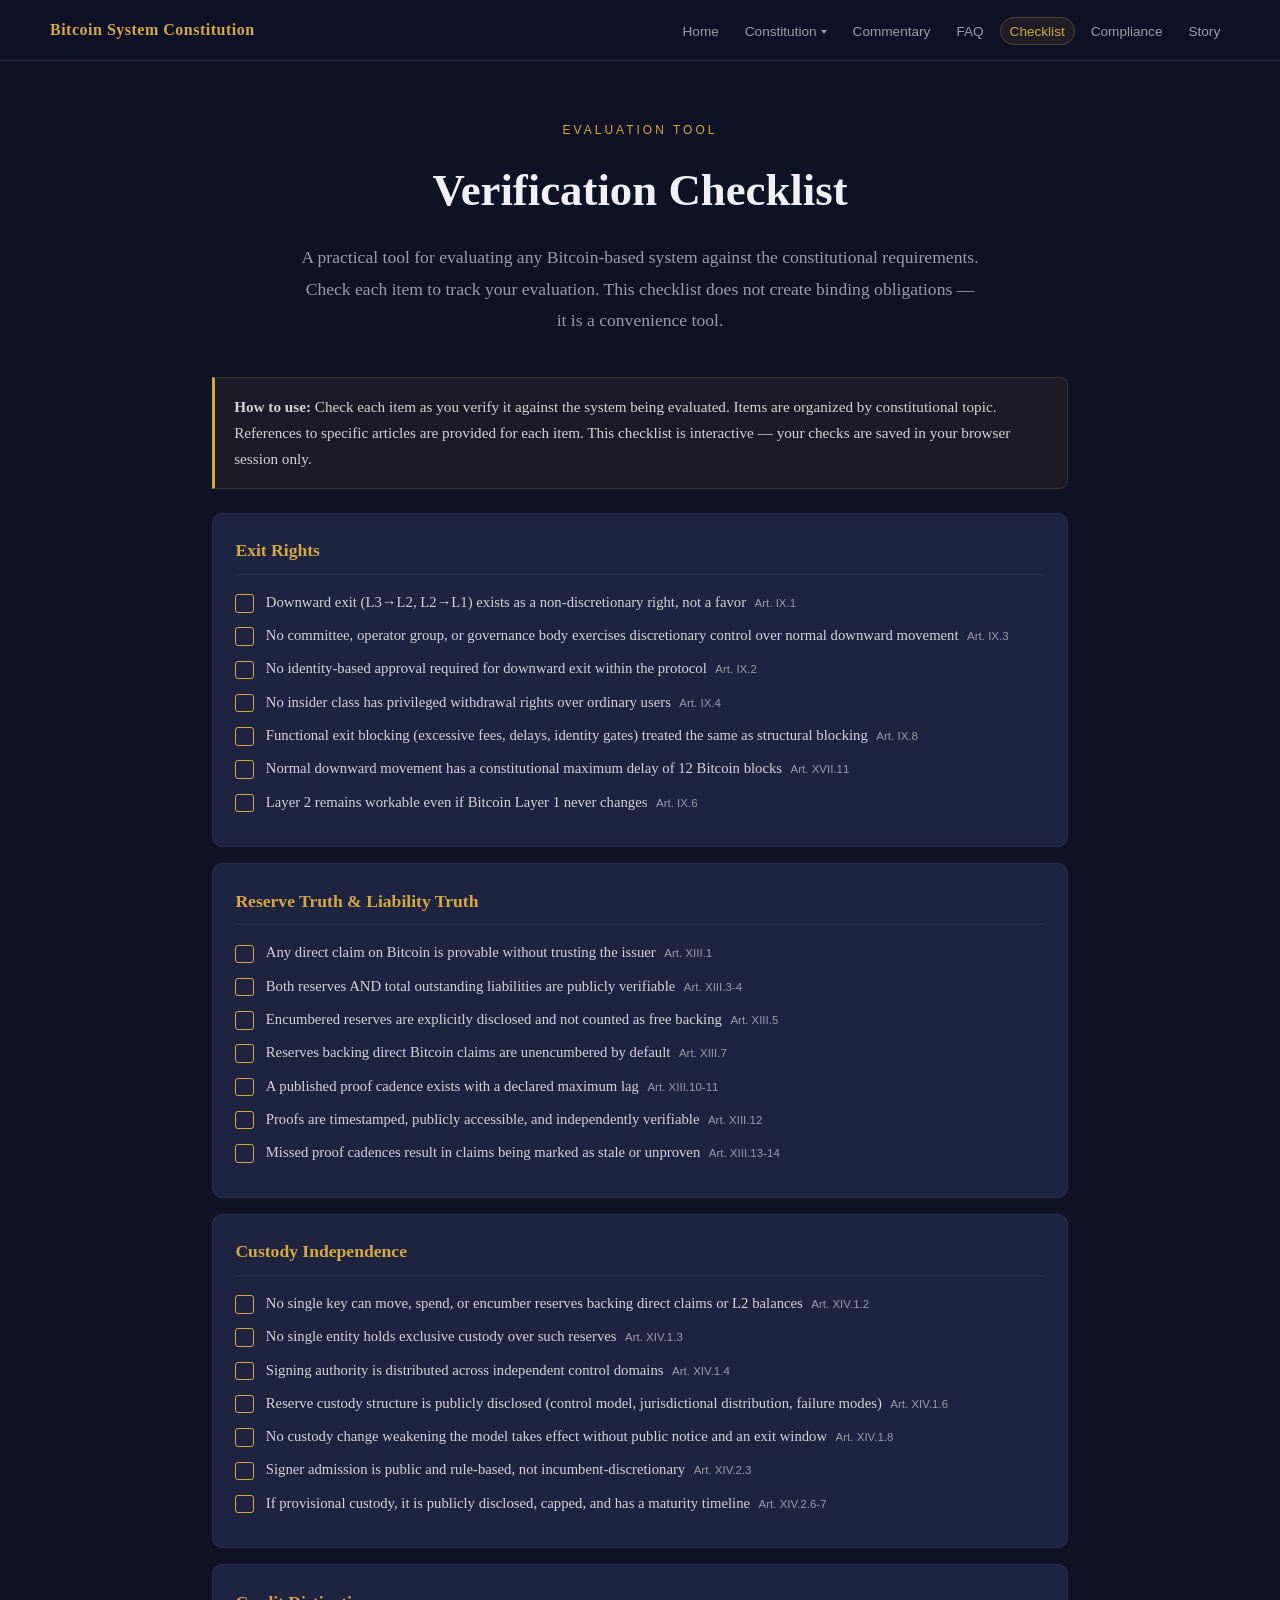
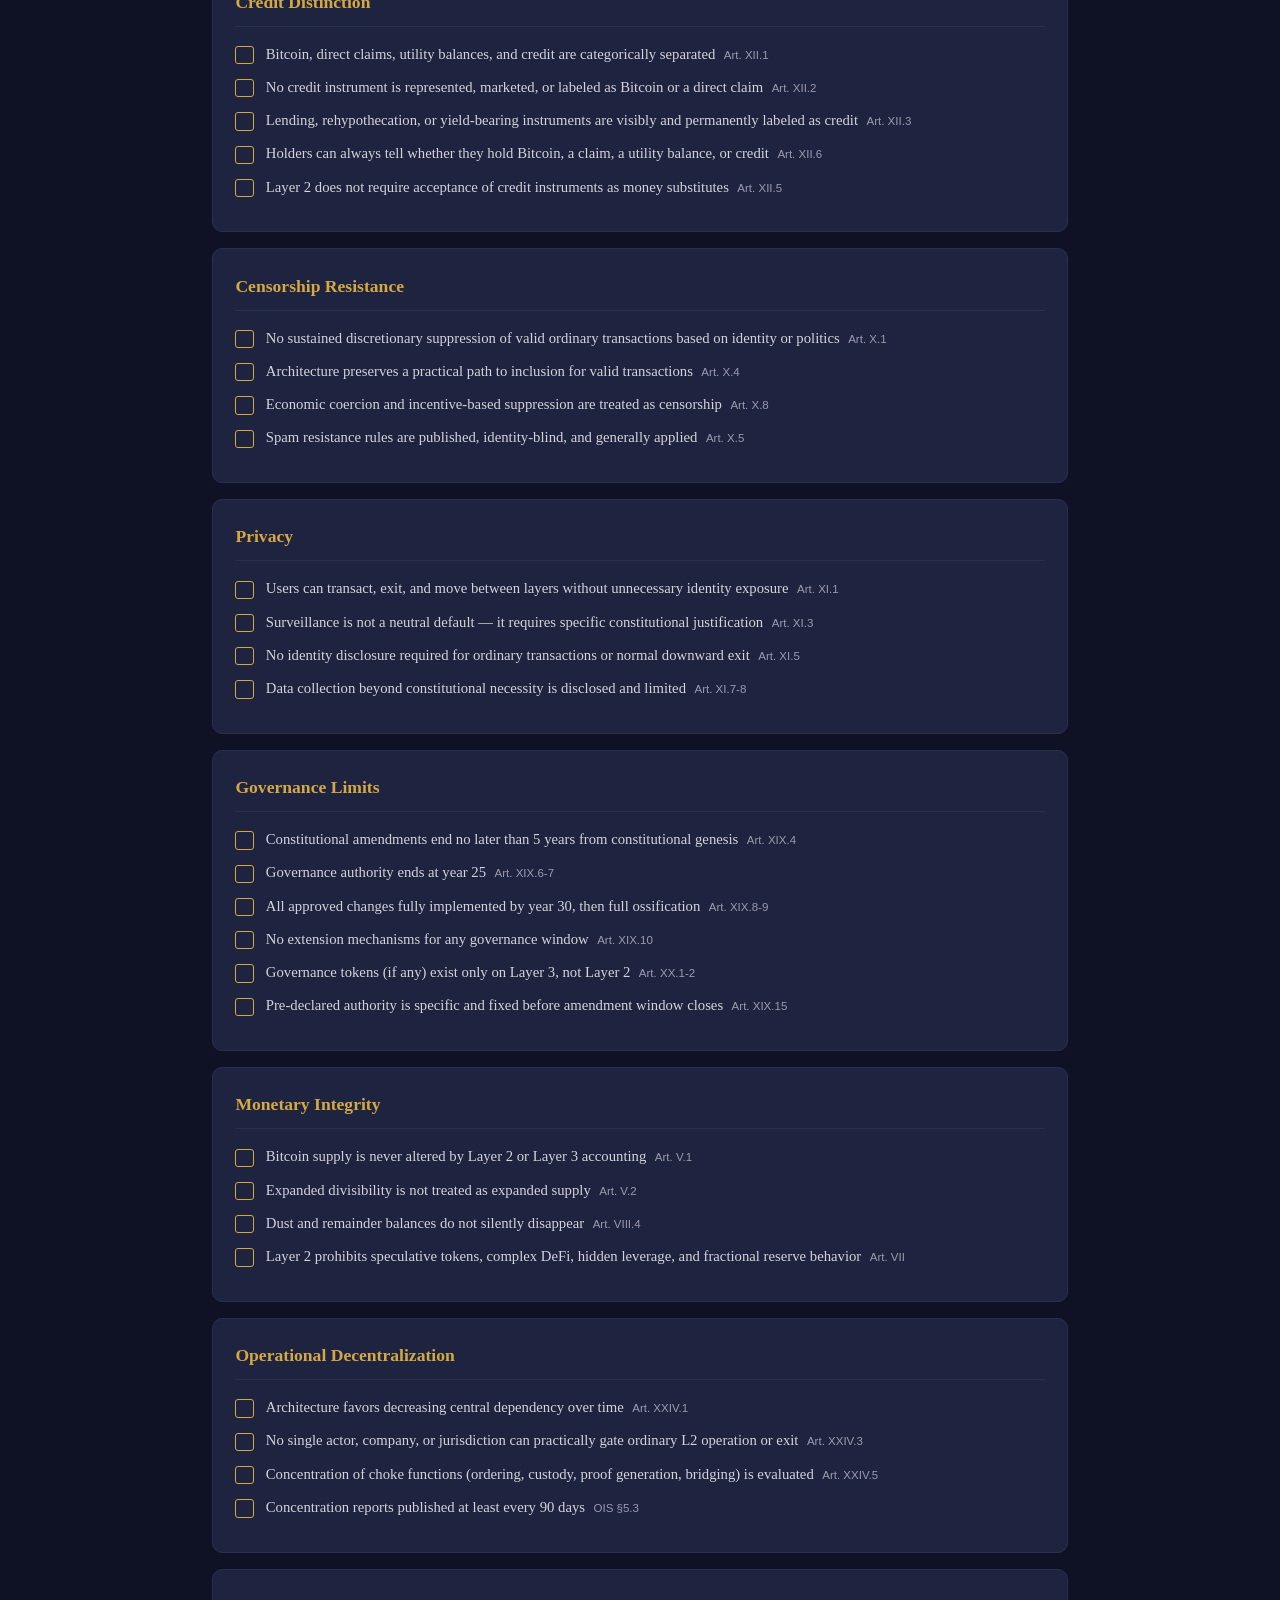
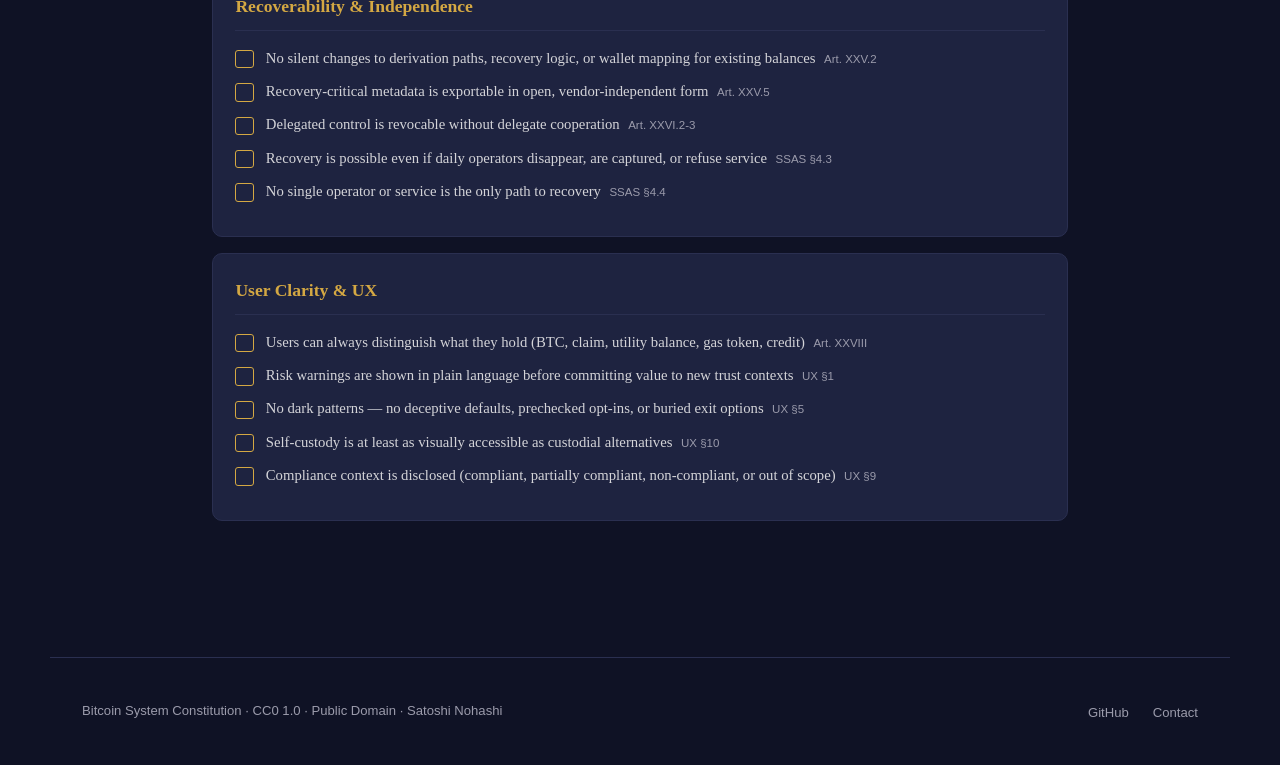
==== commit 10f347c3: "Migrate canonical domain to thebitcoinconstitution.com; add Story page - Replaced bitcoinsystemconst" ====
--- a/checklist.html
+++ b/checklist.html
@@ -5,6 +5,17 @@
   <meta name="viewport" content="width=device-width, initial-scale=1.0">
   <title>Verification Checklist | Bitcoin System Constitution</title>
   <meta name="description" content="A practical checklist for evaluating any Bitcoin-based system against the Bitcoin System Constitution requirements, organized by article and topic.">
+  <meta property="og:title" content="Verification Checklist | Bitcoin System Constitution">
+  <meta property="og:description" content="A practical checklist for evaluating any Bitcoin-based system against the Bitcoin System Constitution requirements, organized by article and topic.">
+  <meta property="og:type" content="article">
+  <meta property="og:url" content="https://thebitcoinconstitution.com/checklist.html">
+  <meta property="og:image" content="https://thebitcoinconstitution.com/seal-128.png">
+  <meta property="og:site_name" content="Bitcoin System Constitution">
+  <meta name="twitter:card" content="summary">
+  <meta name="twitter:title" content="Verification Checklist | Bitcoin System Constitution">
+  <meta name="twitter:description" content="Evaluate any Bitcoin-based system against the constitutional requirements — exit rights, reserve truth, custody, governance, and more.">
+  <meta name="twitter:image" content="https://thebitcoinconstitution.com/seal-128.png">
+  <link rel="canonical" href="https://thebitcoinconstitution.com/checklist.html">
   <link rel="icon" href="favicon.ico">
   <link rel="icon" type="image/png" sizes="128x128" href="seal-128.png">
   <link rel="stylesheet" href="styles.css">
@@ -15,7 +26,7 @@
       <a href="index.html" class="nav-brand">Bitcoin System Constitution</a>
       <button class="nav-toggle" type="button" aria-label="Toggle navigation" onclick="document.querySelector('.nav-links').classList.toggle('open')">☰</button>
       <ul class="nav-links">
-        <li><a href="index.html">Home</a></li><li class="nav-dropdown"><a href="constitution.html" class="nav-dropdown-trigger">Constitution</a><ul class="nav-submenu"><li><a href="one-pager.html">One-Page Summary</a></li><li><a href="companions.html">Companion Standards</a></li><li><a href="https://github.com/SatNohashi/Bitcoin-System-Constitution" target="_blank" rel="noopener">GitHub</a></li></ul></li><li><a href="commentary.html">Commentary</a></li><li><a href="faq.html">FAQ</a></li><li><a href="checklist.html" class="active">Checklist</a></li><li><a href="compliance.html">Compliance</a></li>
+        <li><a href="index.html">Home</a></li><li class="nav-dropdown"><a href="constitution.html" class="nav-dropdown-trigger">Constitution</a><ul class="nav-submenu"><li><a href="one-pager.html">One-Page Summary</a></li><li><a href="companions.html">Companion Standards</a></li><li><a href="https://github.com/SatNohashi/Bitcoin-System-Constitution" target="_blank" rel="noopener">GitHub</a></li></ul></li><li><a href="commentary.html">Commentary</a></li><li><a href="faq.html">FAQ</a></li><li><a href="checklist.html" class="active">Checklist</a></li><li><a href="compliance.html">Compliance</a></li><li><a href="story.html">Story</a></li>
       </ul>
     </div>
   </nav>
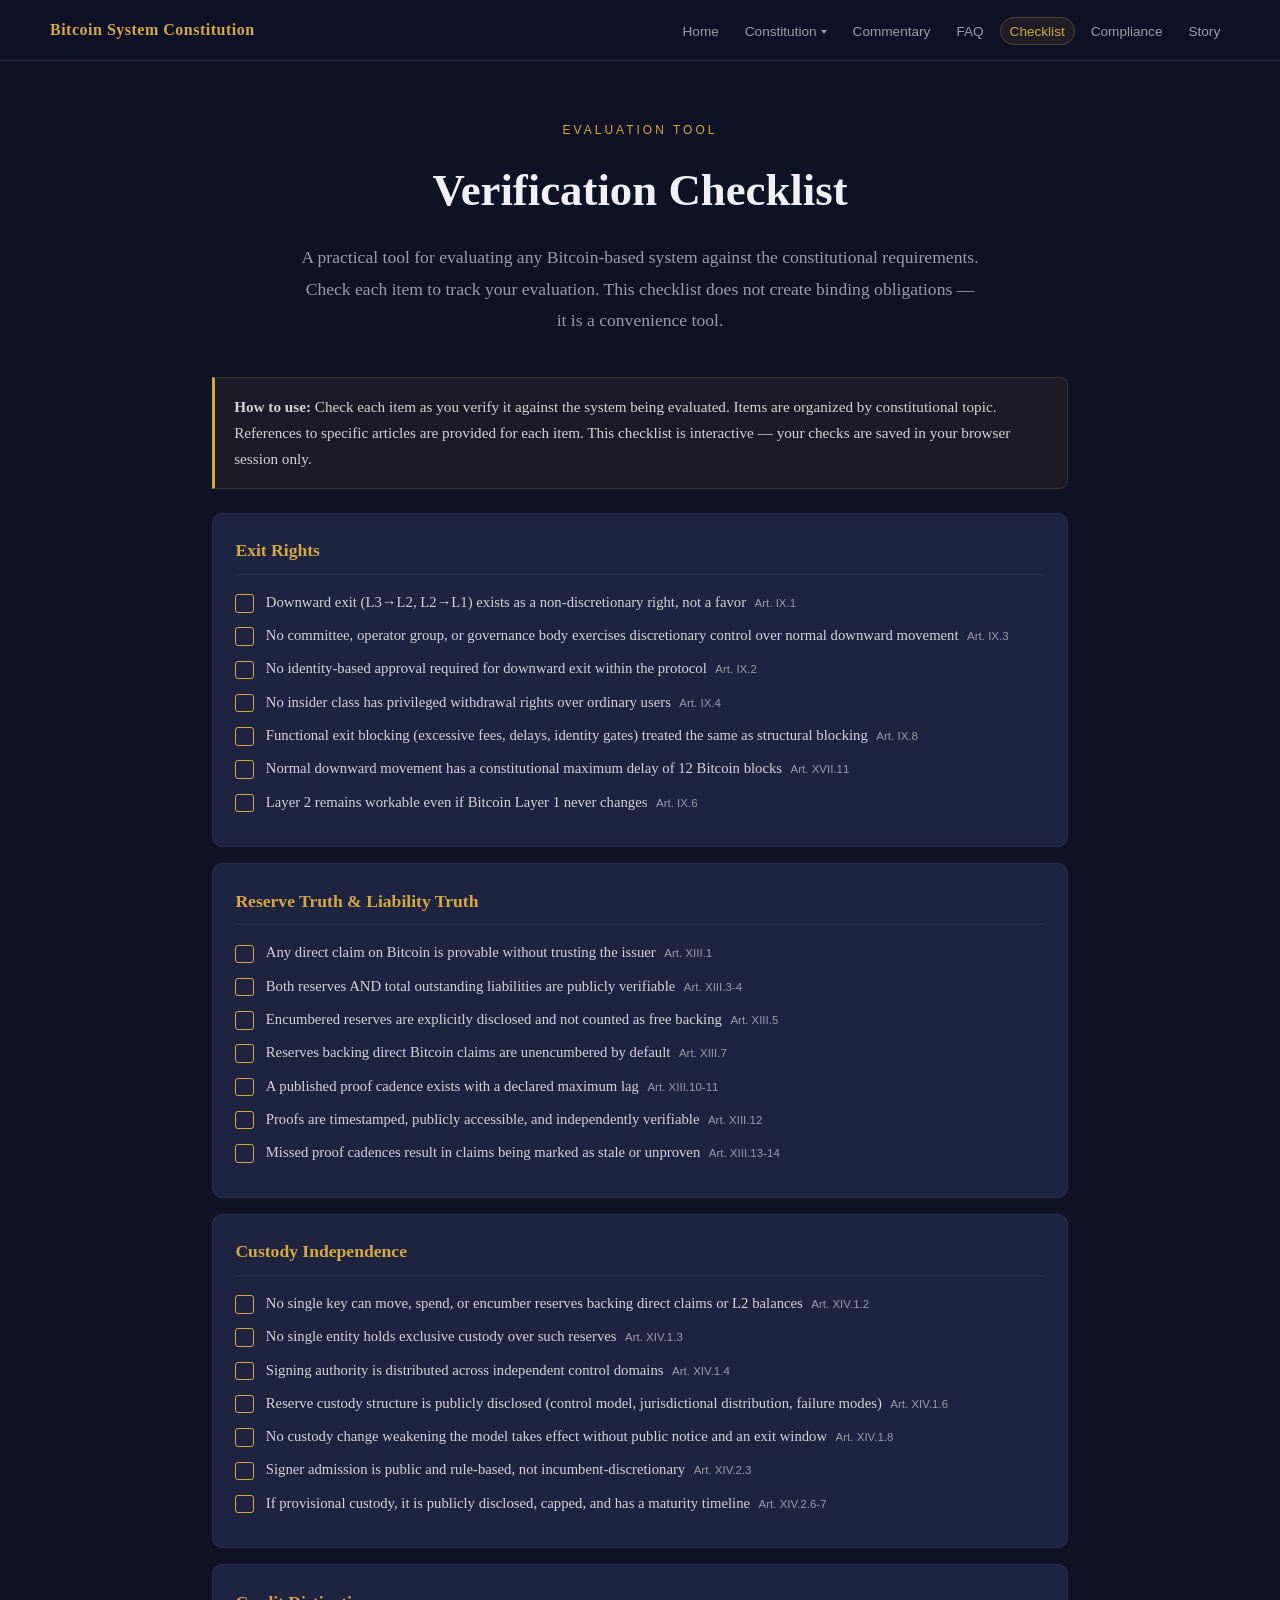
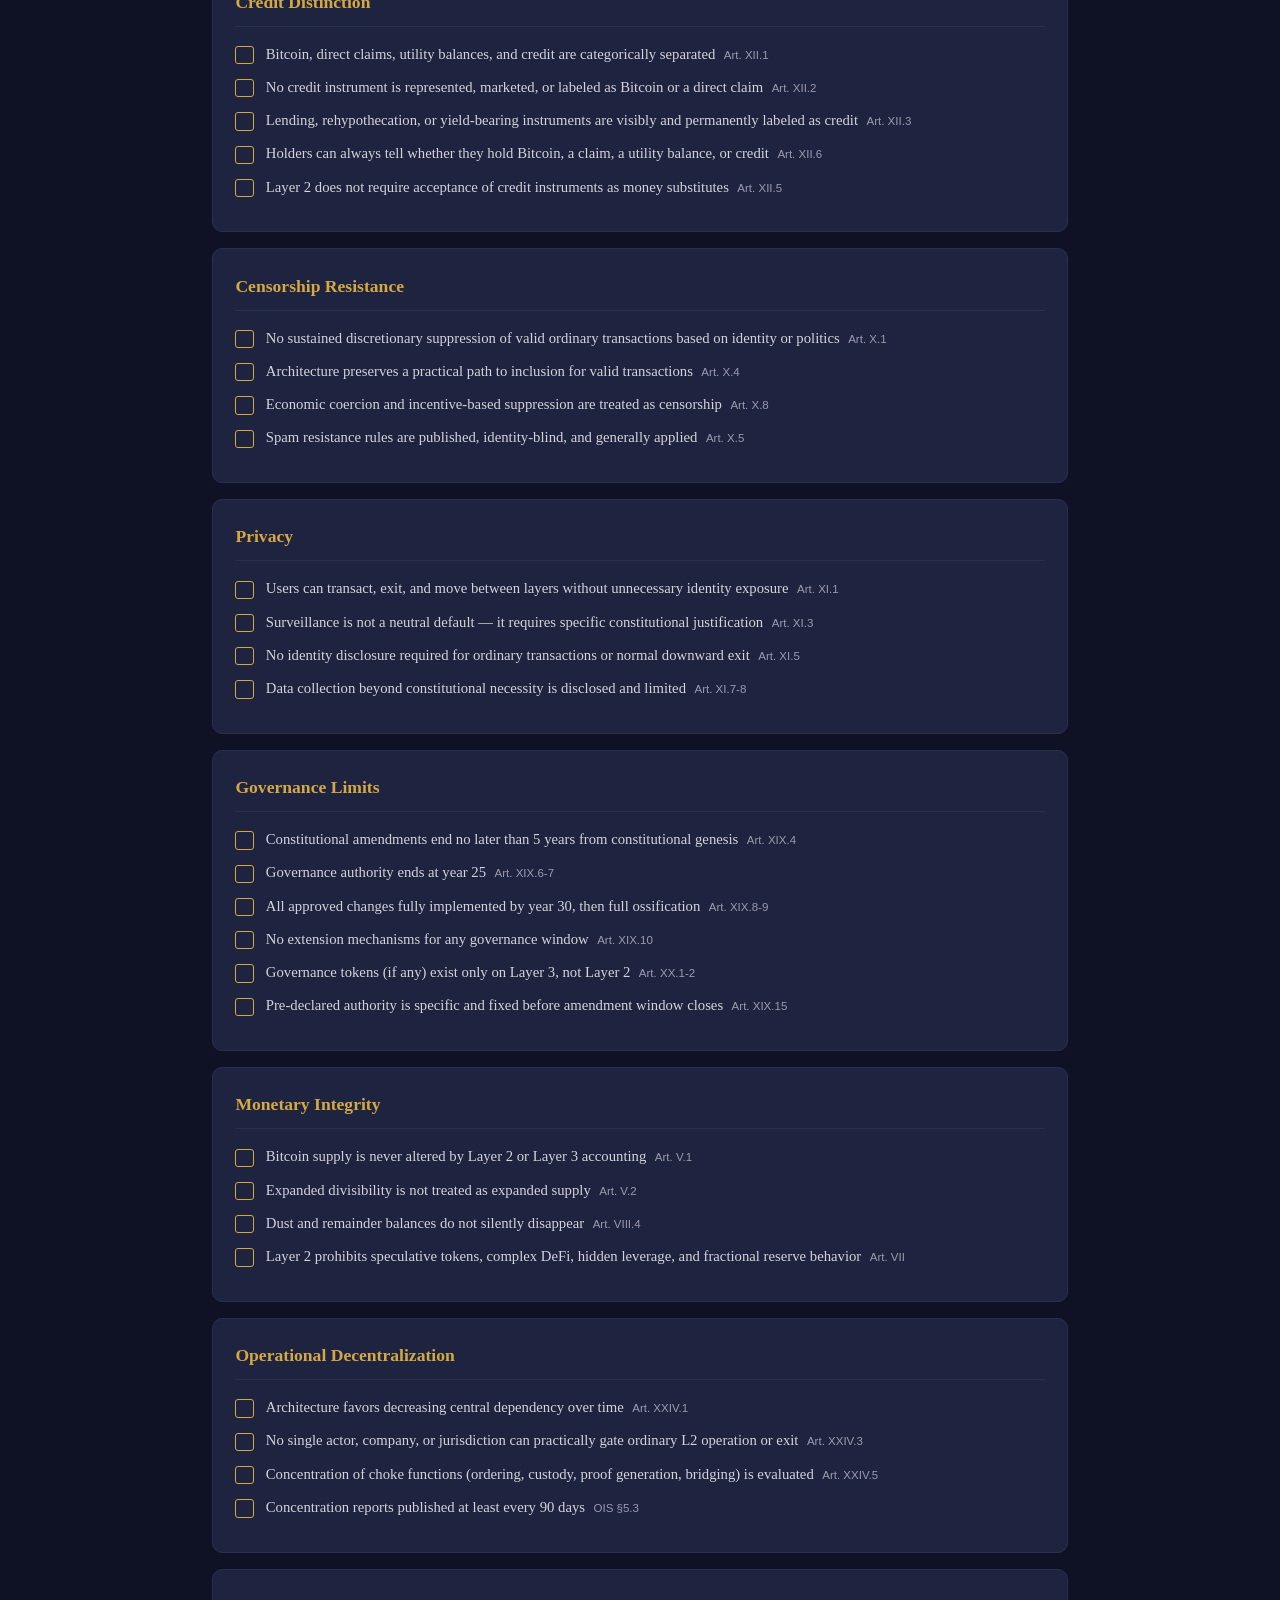
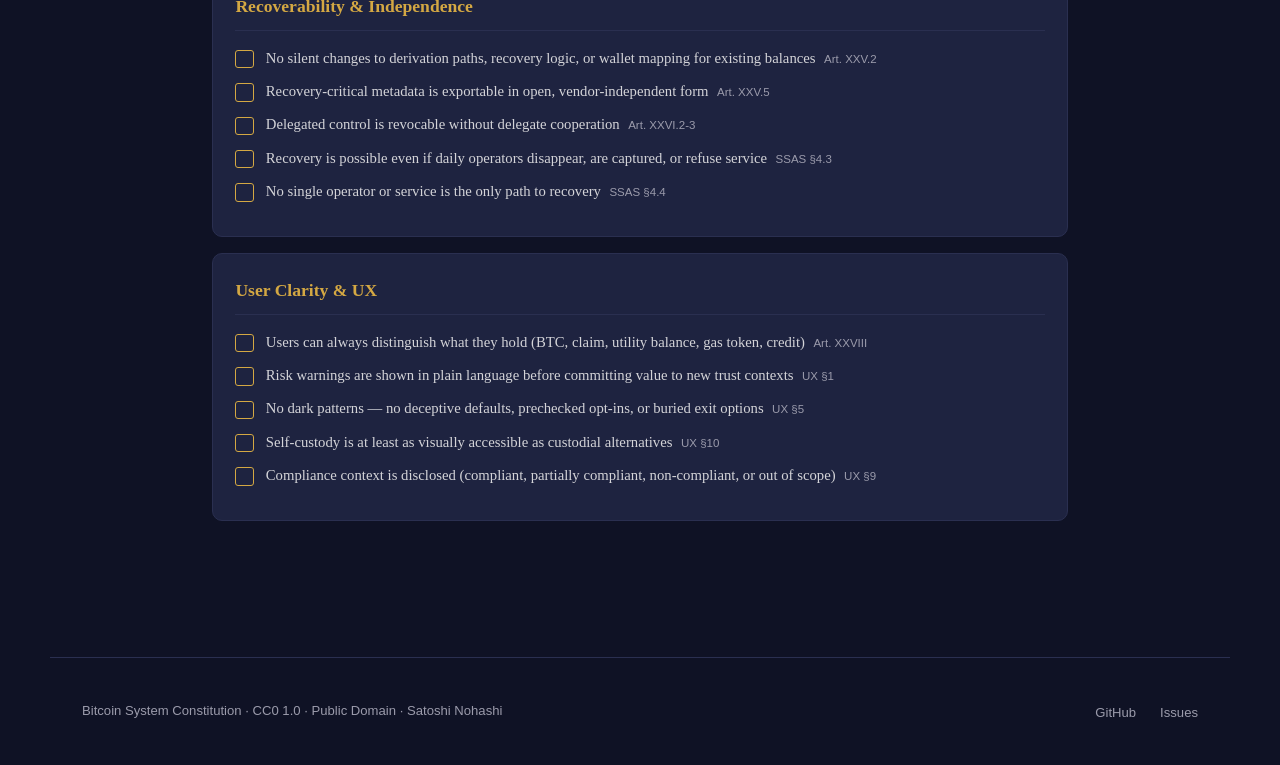
==== commit 3f89b158: "Replace public mailto with GitHub Issues link Within 18 hours of bitcoinconstitution.net going live," ====
--- a/checklist.html
+++ b/checklist.html
@@ -338,7 +338,7 @@
     <div class="footer-left">Bitcoin System Constitution · CC0 1.0 · Public Domain · Satoshi Nohashi</div>
     <ul class="footer-links">
       <li><a href="https://github.com/SatNohashi/Bitcoin-System-Constitution" target="_blank" rel="noopener">GitHub</a></li>
-      <li><a href="mailto:satoshinohashi@proton.me">Contact</a></li>
+      <li><a href="https://github.com/SatNohashi/Bitcoin-System-Constitution/issues" target="_blank" rel="noopener">Issues</a></li>
     </ul>
   </footer>
 </body>
